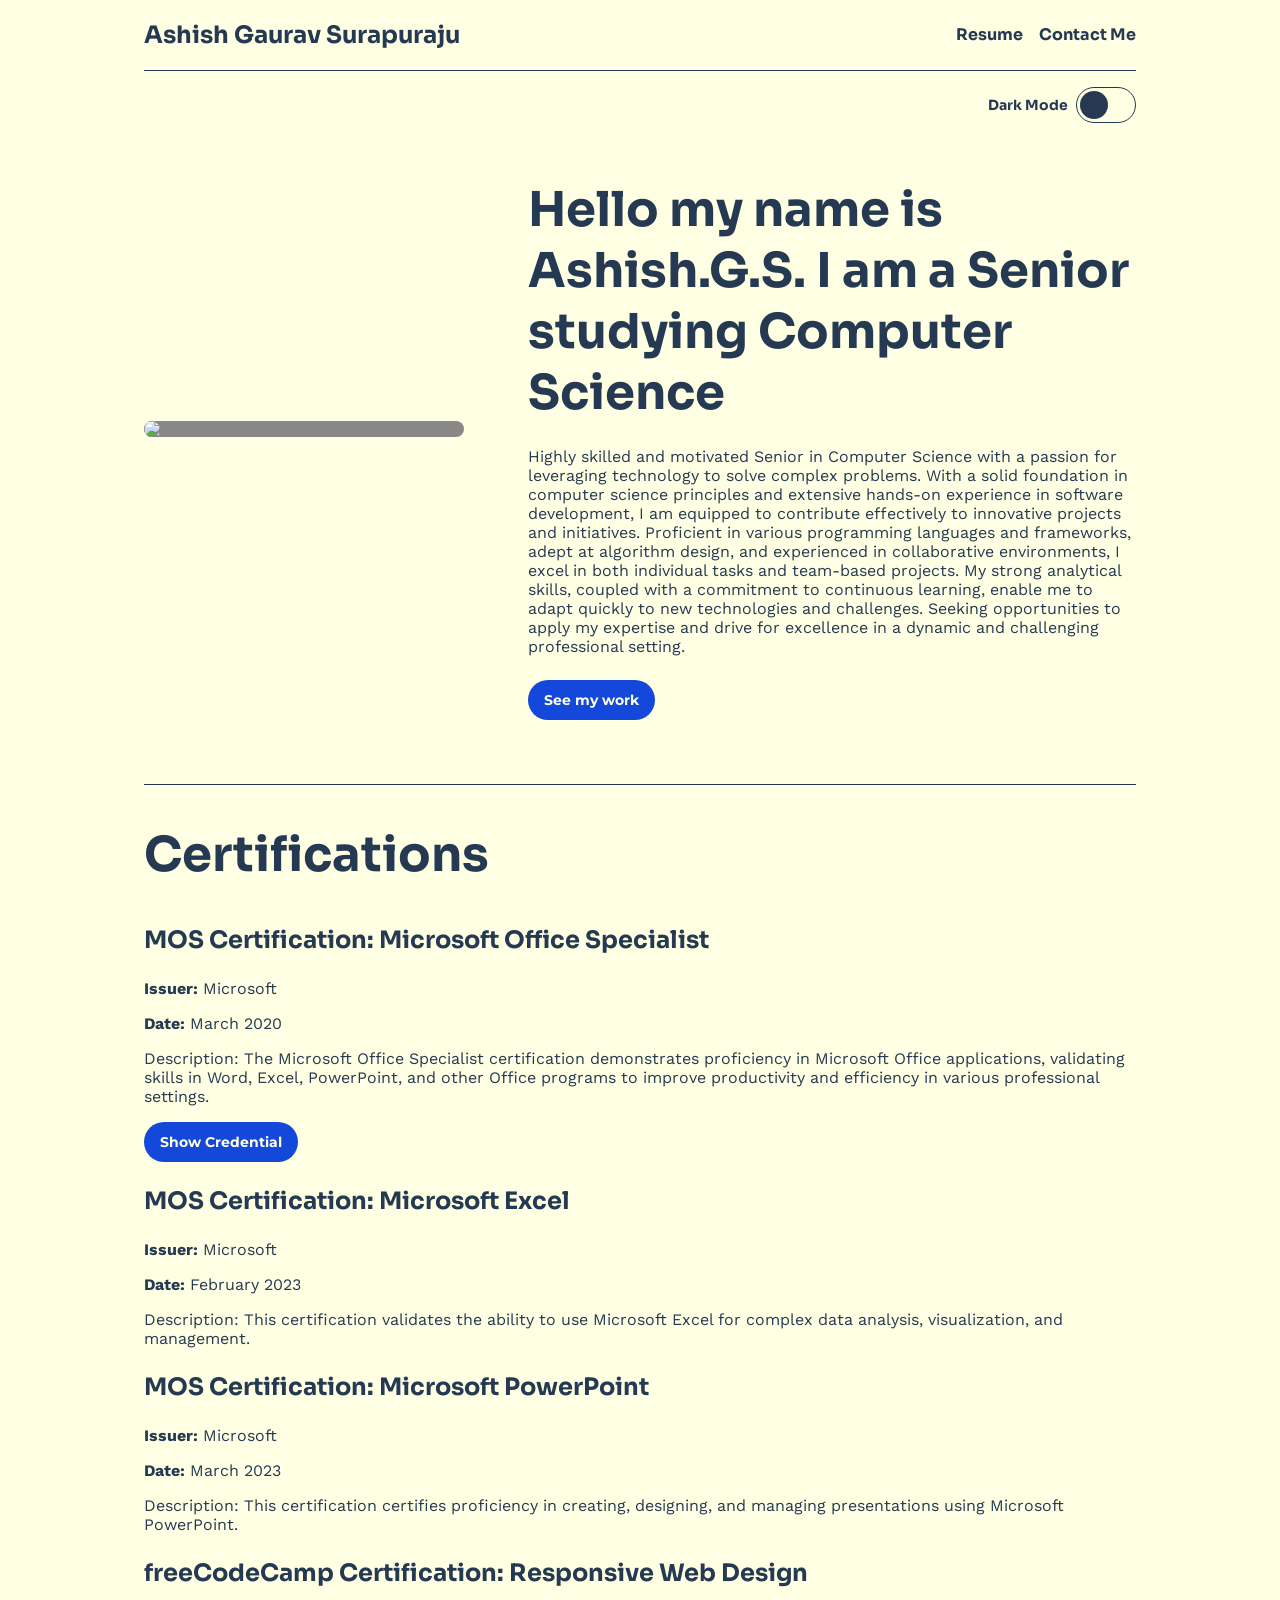
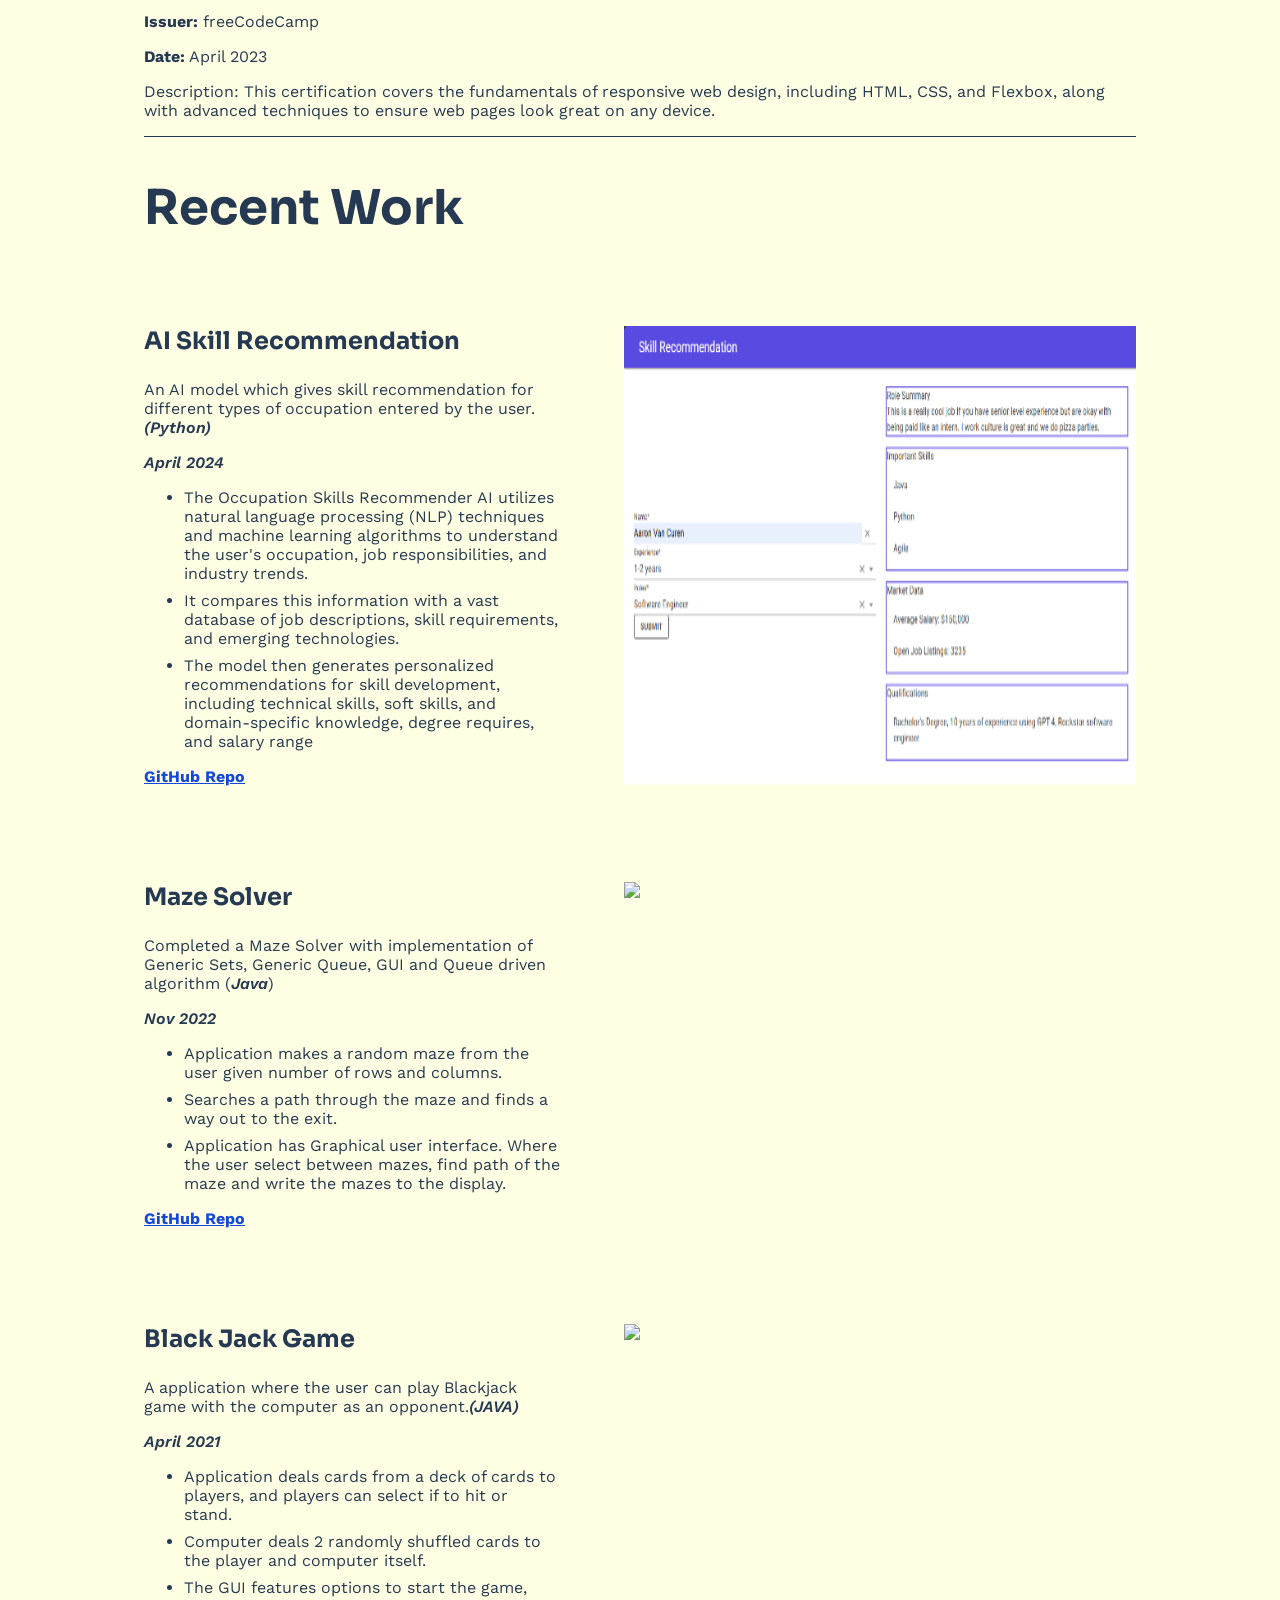
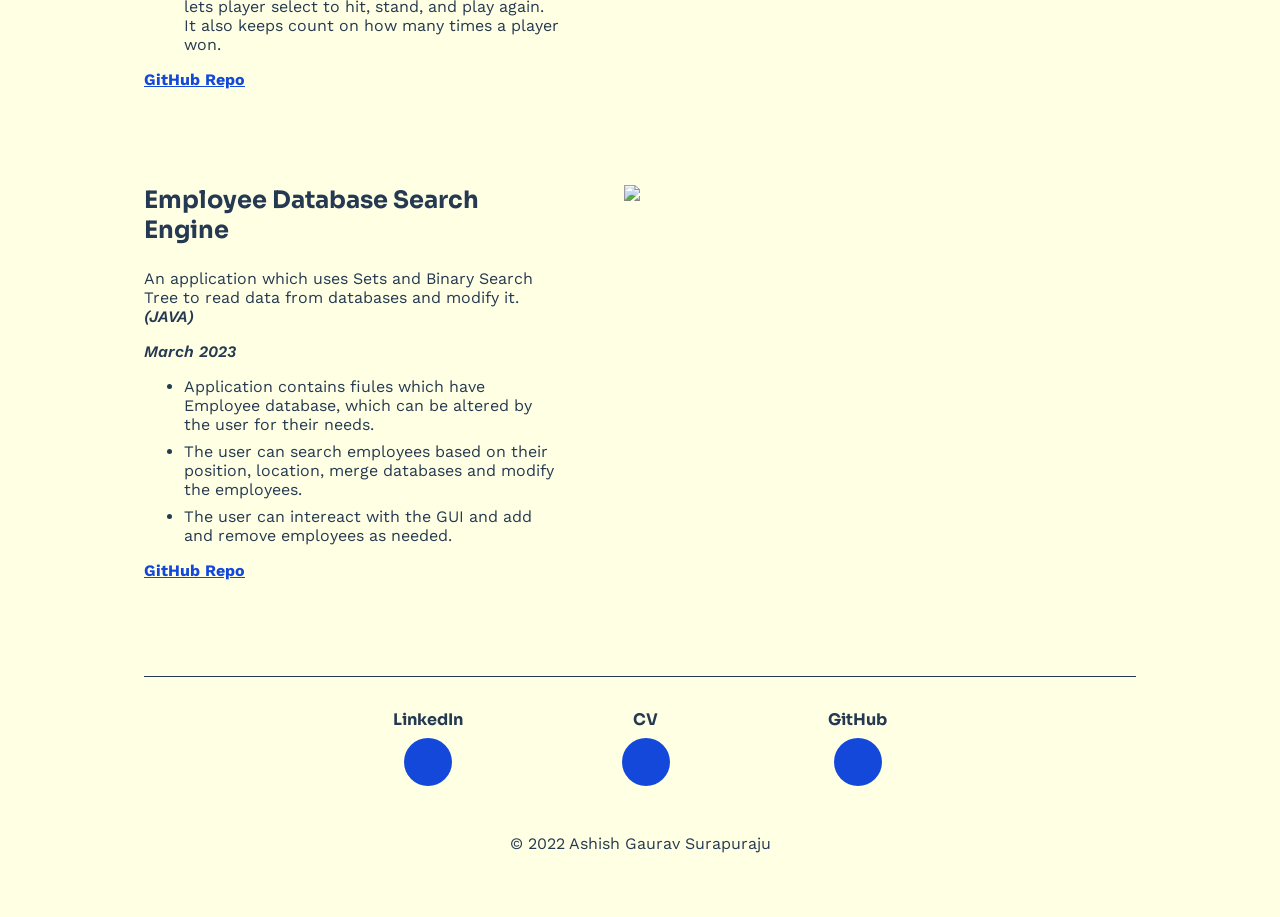
==== index.html @ 7e25bdf8 "Update index.html" ====
<!DOCTYPE html>
<html lang="en-us">
  <head>
    <title>Ashish Gaurav Surapuraju</title>
    <meta name="viewport" content="width=device-width,initial-scale=1" >
    <link rel="stylesheet" href="https://fonts.googleapis.com/css2?family=Montserrat:wght@700&family=Sora:wght@700&family=Work+Sans:ital,wght@0,400;0,700;1,600&display=swap">
    <link rel="stylesheet" href="https://unpkg.com/@fortawesome/fontawesome-free@6.2.0/css/brands.min.css">
    <link rel="stylesheet" href="https://unpkg.com/@fortawesome/fontawesome-free@6.2.0/css/solid.min.css">
    <link rel="stylesheet" href="https://unpkg.com/@fortawesome/fontawesome-free@6.2.0/css/fontawesome.min.css">

    <link rel="stylesheet" href="style.css">
    <link rel="stylesheet" href="toggle-switch.css">
  </head>
  <body>
    <header>
      <nav>
        <h1>Ashish Gaurav Surapuraju</h1>
        <ul>
          <li><a href="https://github.com/Ashish5525/Resume.git" target = "_blank">Resume</a></li>
          <li><a href="mailto: surapurajua@gmail.com">Contact Me</a></li>
        </ul>
      </nav>
      <div class="controls">
        <label class="toggle-switch">
          Dark Mode
          <input type="checkbox" id="dark-mode-toggle">
          <div class="toggle-switch-border">
            <div class="toggle-switch-dot"></div>
          </div>
        </label>
      </div>
    </header>

    <section class="bio">
      <img class="profile-img" src= 'https://i.im.ge/2023/10/06/NGrqzY.96798B27-F809-4A4E-894C-49662ACAFC68.jpg' />
      <div>
        <h2>Hello my name is Ashish.G.S. I am a Senior studying Computer Science</h2>
        <p>Highly skilled and motivated Senior in Computer Science with a passion for leveraging technology to solve complex problems.
          With a solid foundation in computer science principles and extensive hands-on experience in software development, I am equipped to contribute effectively to innovative projects and initiatives. 
          Proficient in various programming languages and frameworks, adept at algorithm design, and experienced in collaborative environments, I excel in both individual tasks and team-based projects. 
          My strong analytical skills, coupled with a commitment to continuous learning, enable me to adapt quickly to new technologies and challenges. 
          Seeking opportunities to apply my expertise and drive for excellence in a dynamic and challenging professional setting.</p>
        <a class="btn" href="https://github.com/Ashish5525?tab=repositories">See my work</a>
      </div>
    </section>

    <section class = "certification">
      <h2>Certifications</h2>
      <div class="MOS Certification">
        <h3>MOS Certification: Microsoft Office Specialist</h3>
        <p><strong>Issuer:</strong> Microsoft</p>
        <p><strong>Date:</strong> March 2020</p>
        <p>Description: The Microsoft Office Specialist certification demonstrates proficiency in Microsoft Office applications, validating skills in Word, Excel, PowerPoint, and other Office programs to improve productivity and efficiency in various professional settings.</p>
        <a class="btn" href="https://www.certiport.com/portal/Pages/PrintTranscriptInfo.aspx?action=Cert&id=249&cvid=nyxUnEoSnpMfAUByx1SSUA==">Show Credential</a>

      </div>
      <div class="certification-item">
        <h3>MOS Certification: Microsoft Excel</h3>
        <p><strong>Issuer:</strong> Microsoft</p>
        <p><strong>Date:</strong> February 2023</p>
        <p>Description: This certification validates the ability to use Microsoft Excel for complex data analysis, visualization, and management.</p>
      </div>
      <div class="certification-item">
        <h3>MOS Certification: Microsoft PowerPoint</h3>
        <p><strong>Issuer:</strong> Microsoft</p>
        <p><strong>Date:</strong> March 2023</p>
        <p>Description: This certification certifies proficiency in creating, designing, and managing presentations using Microsoft PowerPoint.</p>
      </div>
      <div class="certification-item">
        <h3>freeCodeCamp Certification: Responsive Web Design</h3>
        <p><strong>Issuer:</strong> freeCodeCamp</p>
        <p><strong>Date:</strong> April 2023</p>
        <p>Description: This certification covers the fundamentals of responsive web design, including HTML, CSS, and Flexbox, along with advanced techniques to ensure web pages look great on any device.</p>
      </div>
      
    </section>
    
    <section class="recent-work">
      <h2>Recent Work</h2>

      <article>
        <div>
          <h3>AI Skill Recommendation</h3>
          <p>An AI model which gives skill recommendation for different types of occupation entered by the user.<strong>(Python)</strong></p>
          <strong>April 2024</strong>
          <ul>
            <li>The Occupation Skills Recommender AI utilizes natural language processing (NLP) techniques and machine learning algorithms to understand the user's occupation, job responsibilities, and industry trends.</li>
            <li>It compares this information with a vast database of job descriptions, skill requirements, and emerging technologies.</li>
            <li>The model then generates personalized recommendations for skill development, including technical skills, soft skills, and domain-specific knowledge, degree requires, and salary range</li>
          </ul>
          <a href="https://github.com/Ashish5525/AI-Skills-Recommendation.git" target = "_blank">GitHub Repo</a>
        </div>
        <img class='article-img' src='Picture1.png'/>
      </article>


      
      <article>
        <div>
              <h3>Maze Solver</h3>
    <p>Completed a Maze Solver with implementation of Generic Sets, Generic Queue, GUI and Queue driven algorithm (<strong>Java</strong>)</p>
    <strong>Nov 2022</strong>  
    <ul>
      <li> Application makes a random maze from the user given number of rows and columns.</li>
      <li> Searches a path through the maze and finds a way out to the exit.</li>
      <li> Application has Graphical user interface. Where the user select between mazes, find path of the maze and write the mazes to the display.</li>
    </ul>
          <a href="https://github.com/Ashish5525/Maze-solver.git" target = "_blank">GitHub Repo</a>
        </div>
        <img class="article-img" src='https://i.im.ge/2022/11/02/2Vd8sp.Screenshot-2022-10-31-at-11-28-58-AM.png' />
      </article>
      <article>
        <div>
          <h3>Black Jack Game</h3>
          <p>A application where the user can play Blackjack game with the computer as an opponent.<strong>(JAVA)</strong></p>
          <strong>April 2021</strong>
          <ul>
            <li>Application deals cards from a deck of cards to players, and players can select if to hit or stand.</li>
            <li>Computer deals 2 randomly shuffled cards to the player and computer itself.</li>
            <li>The GUI features options to start the game, lets player select to hit, stand, and play again. It also keeps count on how many times a player won.</li>
          </ul>
          <a href="https://github.com/Ashish5525/BlackJack-Game.git" target = "_blank">GitHub Repo</a>
        </div>
        <img class='article-img' src='https://i.im.ge/2022/11/02/2Vs2IT.Screenshot-2022-11-01-at-4-31-23-PM.png'/>
      </article>
      <article>
        <div>
          <h3>Employee Database Search Engine</h3>
          <p>An application which uses Sets and Binary Search Tree to read data from databases and modify it.<strong>(JAVA)</strong></p>
          <strong>March 2023</strong>
          <ul>
            <li>Application contains fiules which have Employee database, which can be altered by the user for their needs.</li>
            <li>The user can search employees based on their position, location, merge databases and modify the employees.</li>
            <li>The user can intereact with the GUI and add and remove employees as needed.</li>
          </ul>
          <a href="https://github.com/Ashish5525/Employee-Database-Search-Engine.git" target = "_blank">GitHub Repo</a>
        </div>
        <img class="article-img" src="https://i.im.ge/2023/07/11/51CnNT.Screenshot-2023-07-10-at-11-33-25-PM.png" />
      </article>
    </section>

    <footer>
      <ul>
        <li>
          <a href="https://www.linkedin.com/in/ashish-gaurav-surapuraju-7310181a4" target = "_blank">
            LinkedIn
            <span class="link-icon">
              <i class="fa-brands fa-linkedin"></i>
            </span>
          </a>
        </li>
        <li>
          <a href="https://github.com/Ashish5525/Resume.git" target = "_blank">
            CV
            <span class="link-icon">
              <i class="fa-solid fa-user"></i>
            </span>
          </a>
        </li>
        <li>
          <a href="https://github.com/Ashish5525?tab=repositories" target = "_blank">
            GitHub
            <span class="link-icon">
              <i class="fa-brands fa-github"></i>
            </span>
          </a>
        </li>
      </ul>
      <p class="copywright">© 2022 Ashish Gaurav Surapuraju</p>
    </footer>
    <script src="script.js"></script>
  </body>
</html>
---- style.css ----
body {
    color: var(--primary);
    font-size: 16px;
    font-family: "Work Sans", sans-serif;
    margin: 0 auto;
    padding: 0 1rem;
    background: var(--background);
    max-width: 1024px;
    box-sizing: border-box;
    transition: color 0.5s;
    transition: background 0.5s;
  
    --dark-background: #253a52;
    --dark-primary: #FFFFE3;
    --dark-link: #A9FE75;
  
    --light-background: #ffffe3;
    --light-primary: #253a52;
    --light-link: #1348da;
  
    --background: var(--light-background);
    --primary: var(--light-primary);
    --link: var(--light-link);
  }
  
  a {
    color: var(--link);
  }
  
  h1,
  h2,
  h3 {
    font-family: "Sora", sans-serif;
    font-weight: 700;
  }
  
  h1 {
    font-size: 1.5rem;
  }
  
  h2 {
    font-size: 3rem;
  }
  
  h3 {
    font-size: 1.5rem;
  }
  
  /* separator bars */
  nav,
  section {
    border-block-end: 1px solid var(--primary);
  }
  
  header nav {
    display: flex;
    justify-content: space-between;
  }
  
  header nav ul {
    padding: 0;
    display: flex;
    align-items: center;
  }
  
  header nav li {
    display: inline;
    margin-inline-start: 1rem;
    font-family: "Sora", sans-serif;
    font-weight: 700;
  }
  
  header nav li a {
    text-decoration: none;
    color: var(--primary);
  }
  
  /* container for dark-mode toggle */
  header .controls {
    display: flex;
    justify-content: end;
    padding: 1rem 0;
  }
  
  .bio {
    display: flex;
    align-items: center;
    padding-block-end: 4rem;
  }
  
  .bio .profile-img {
    margin-inline-end: 4rem;
    width: 320px;
    min-width: 320px;
    background: #888;
    border-radius: 160px;
  }
  
  @media (max-width: 1024px) {
    .bio {
      flex-direction: column;
    }
    .bio .profile-img {
      margin-inline-end: 0;
    }
  }
  
  .bio h2 {
    margin-block-end: 0;
  }
  
  .bio p {
    margin: 1.5rem 0;
  }
  
  a.btn {
    display: inline-flex;
    align-items: center;
    background: var(--link);
    color: var(--background);
    text-decoration: none;
    padding: 0 1rem;
    height: 2.5rem;
    border-radius: 1.25rem;
    font-family: "Montserrat", sans-serif;
    font-weight: 700;
    font-size: 0.875rem;
  }
  
  .recent-work {
    padding-block-end: 3rem;
  }
  
  article {
    display: flex;
    padding: 3rem 0;
  }
  
  article strong {
    font-style: italic;
    font-weight: 600;
  }
  
  article h3 {
    margin-block-start: 0;
  }
  
  article a {
    font-weight: 700;
    padding: 2rem 0;
  }
  
  article li {
    margin-block-end: 0.5rem;
  }
  
  article .article-img {
    width: 512px;
    min-width: 512px;
    margin-inline-start: 4rem;
  }
  
  @media (max-width: 1024px) {
    article {
      flex-direction: column;
    }
    article .article-img {
      width: 100%;
      min-width: 100%;
      margin-inline-start: 0;
      margin-block-start: 2rem;
    }
  }
  
  footer {
    padding: 1rem 0;
    text-align: center;
  }
  
  footer ul {
    padding: 0;
    width: 100%;
    display: flex;
    justify-content: center;
  }
  
  footer ul li {
    display: inline;
    margin: 0 8%;
  }
  
  footer a {
    display: inline-flex;
    flex-direction: column;
    color: var(--primary);
    text-decoration: none;
    font-family: "Sora", sans-serif;
    font-weight: 700;
    align-items: center;
  }
  
  footer .copywright {
    margin: 3rem 0;
  }
  
  footer .link-icon {
    margin-block-start: 0.5rem;
    background: var(--link);
    color: var(--background);
    width: 3rem;
    height: 3rem;
    border-radius: 1.5rem;
    display: flex;
    justify-content: center;
    align-items: center;
    font-size: 1.5rem;
  }
---- toggle-switch.css ----
.toggle-switch {
    display: inline-flex;
    align-items: center;
    font-family: 'Sora', sans-serif;
    font-weight: 700;
    font-size: .875rem;
    cursor: pointer;
  }
  
  .toggle-switch-border {
    display: inline-flex;
    align-items: center;
    width: 60px;
    height: 36px;
    border: 1px solid var(--primary); 
    border-radius: 20px;
    box-sizing: border-box;
    margin-inline-start: 8px;
  }
  
  .toggle-switch input {
    display: none;
  }
  
  .toggle-switch-dot {
    width: 28px;
    height: 28px;
    border-radius: 50%;
    background: var(--primary);
    transform: translate3d(3px, 0, 0);
    transition: transform .1s ease-in-out;
  }
  
  .toggle-switch input:checked + * .toggle-switch-dot {
    transform: translate3d(26px, 0, 0);
  }
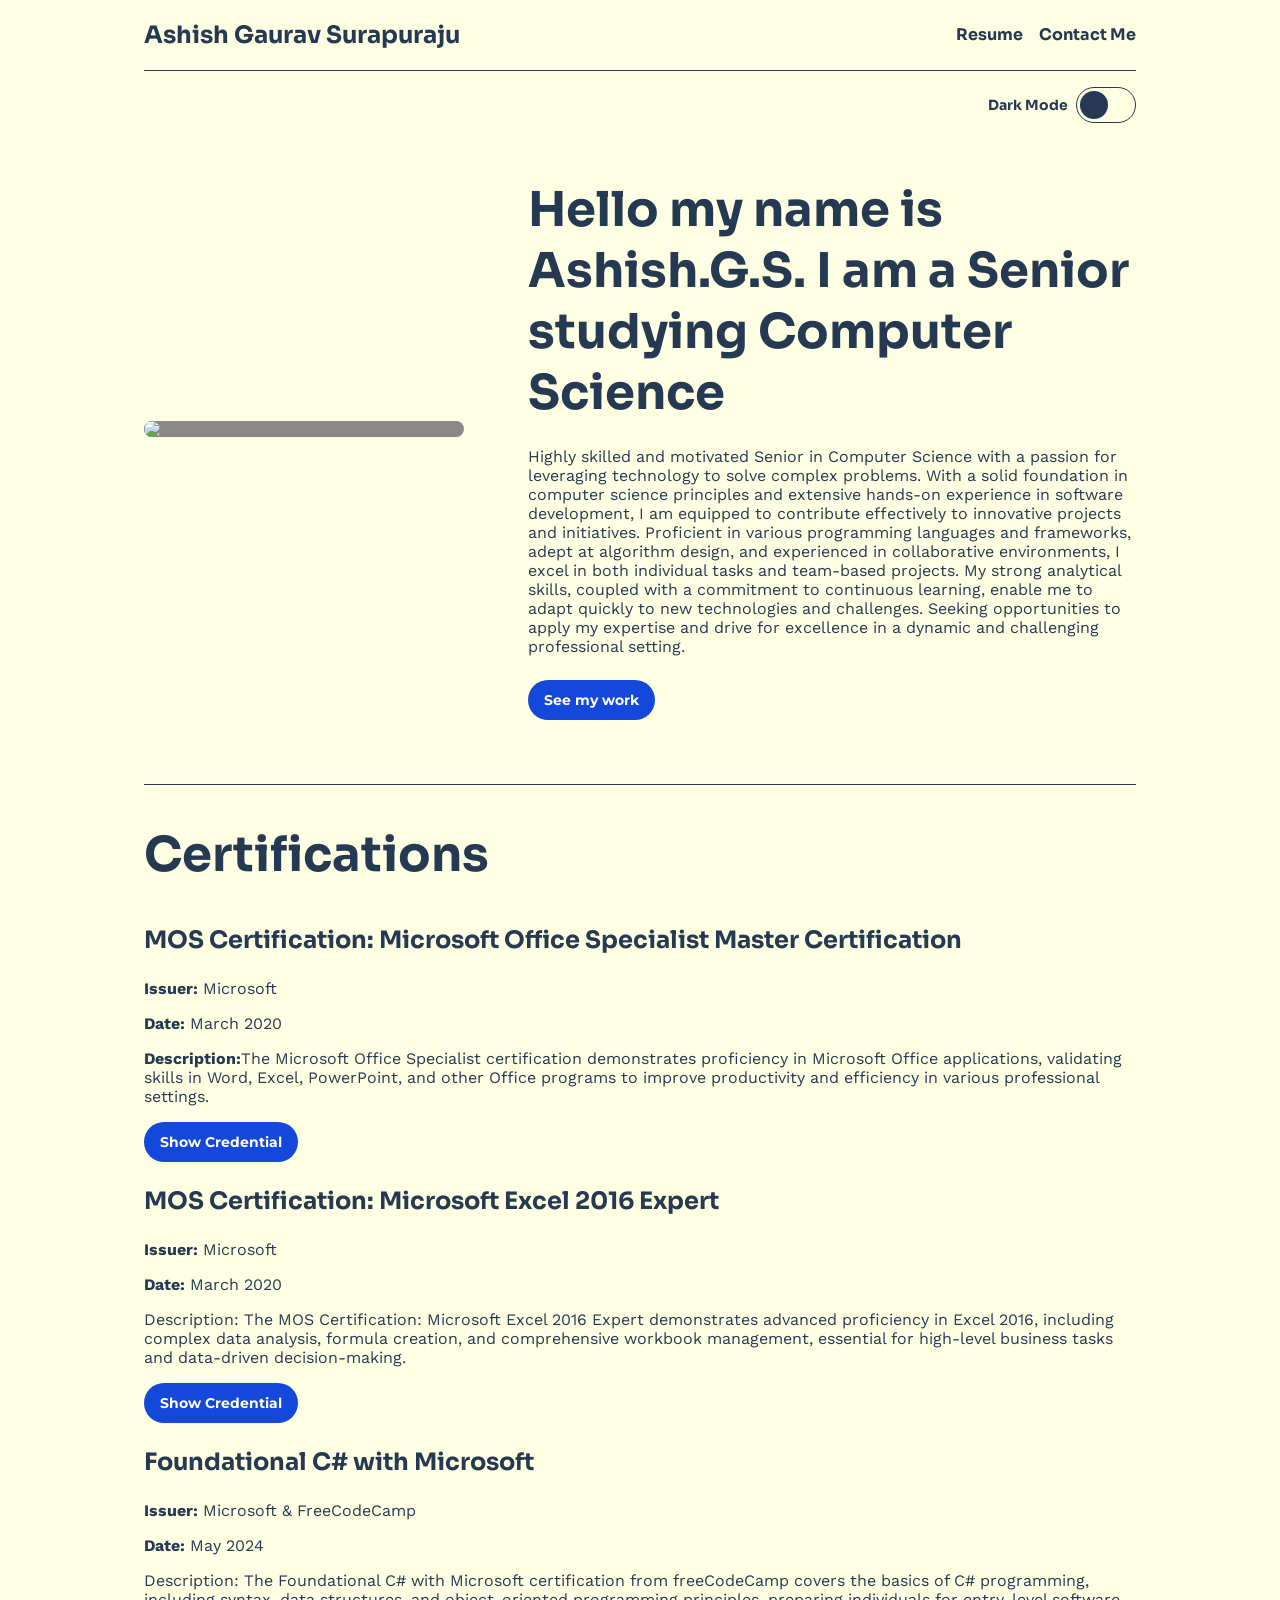
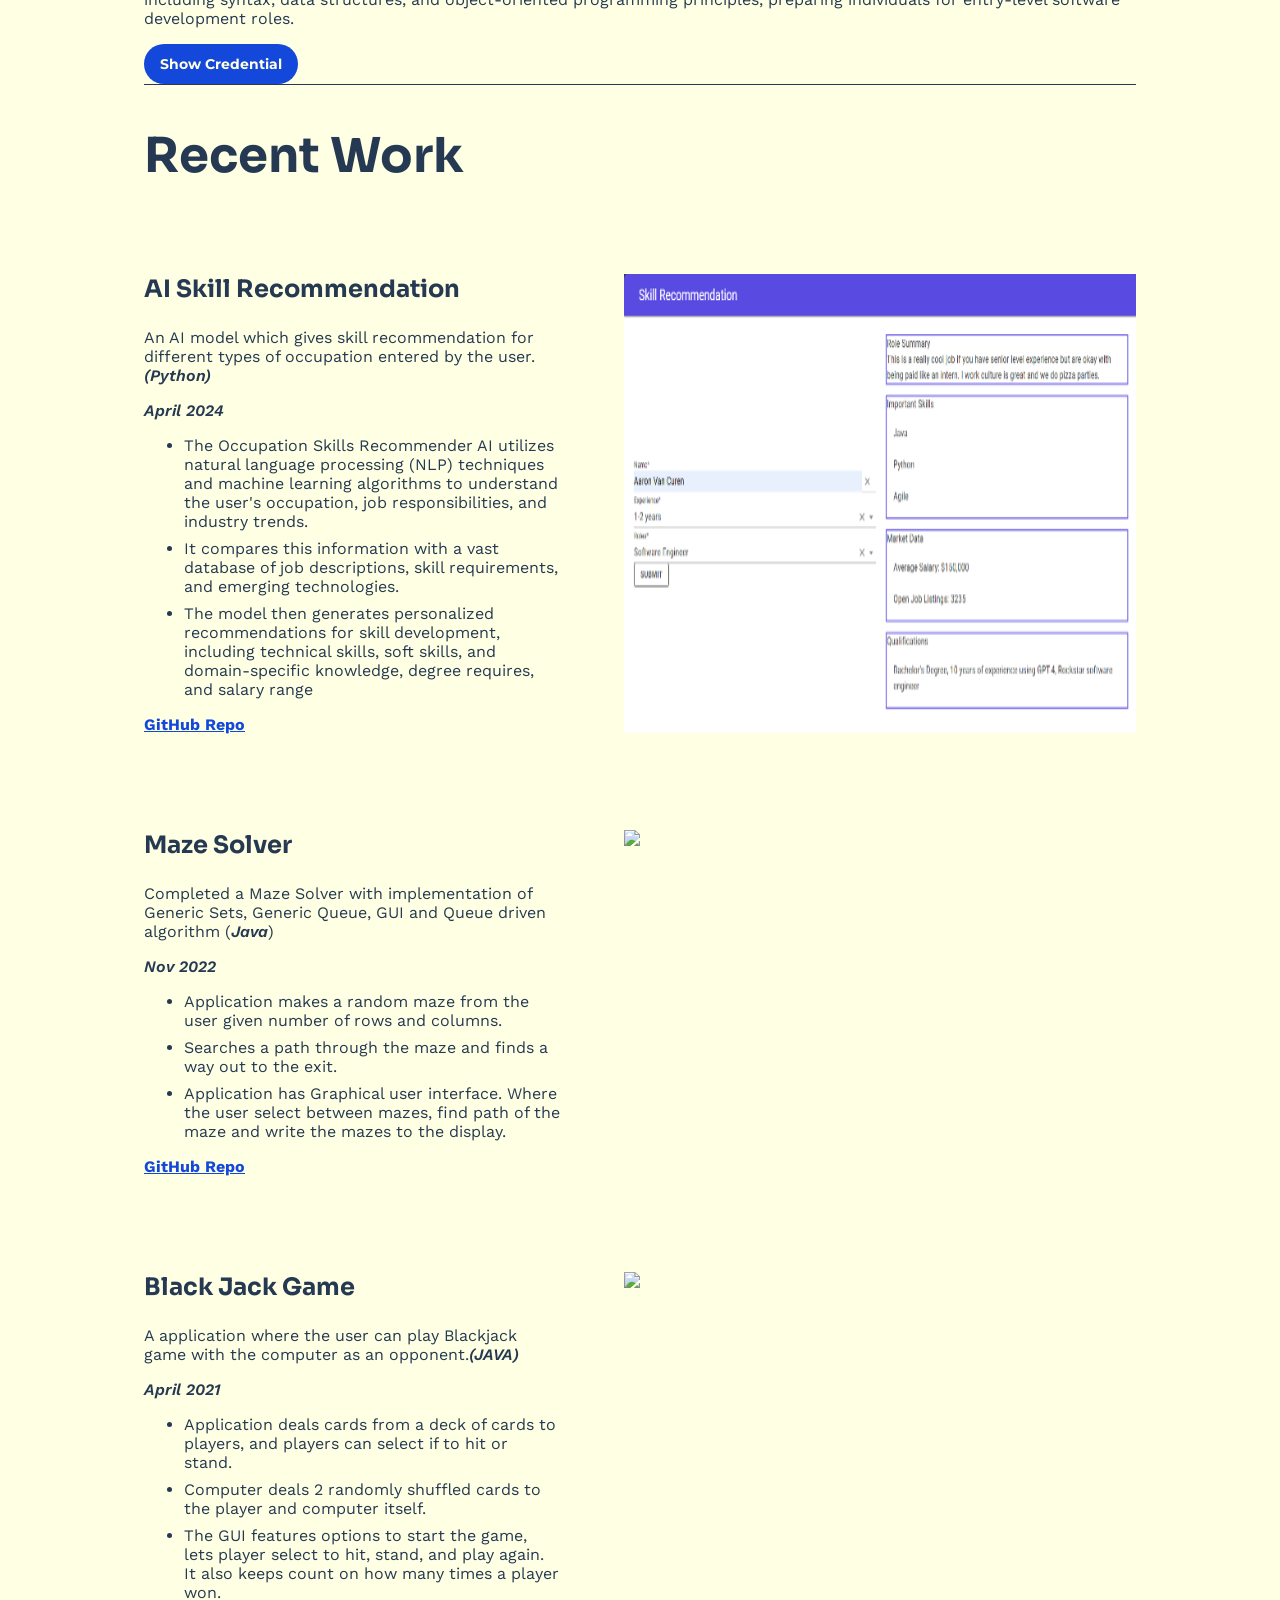
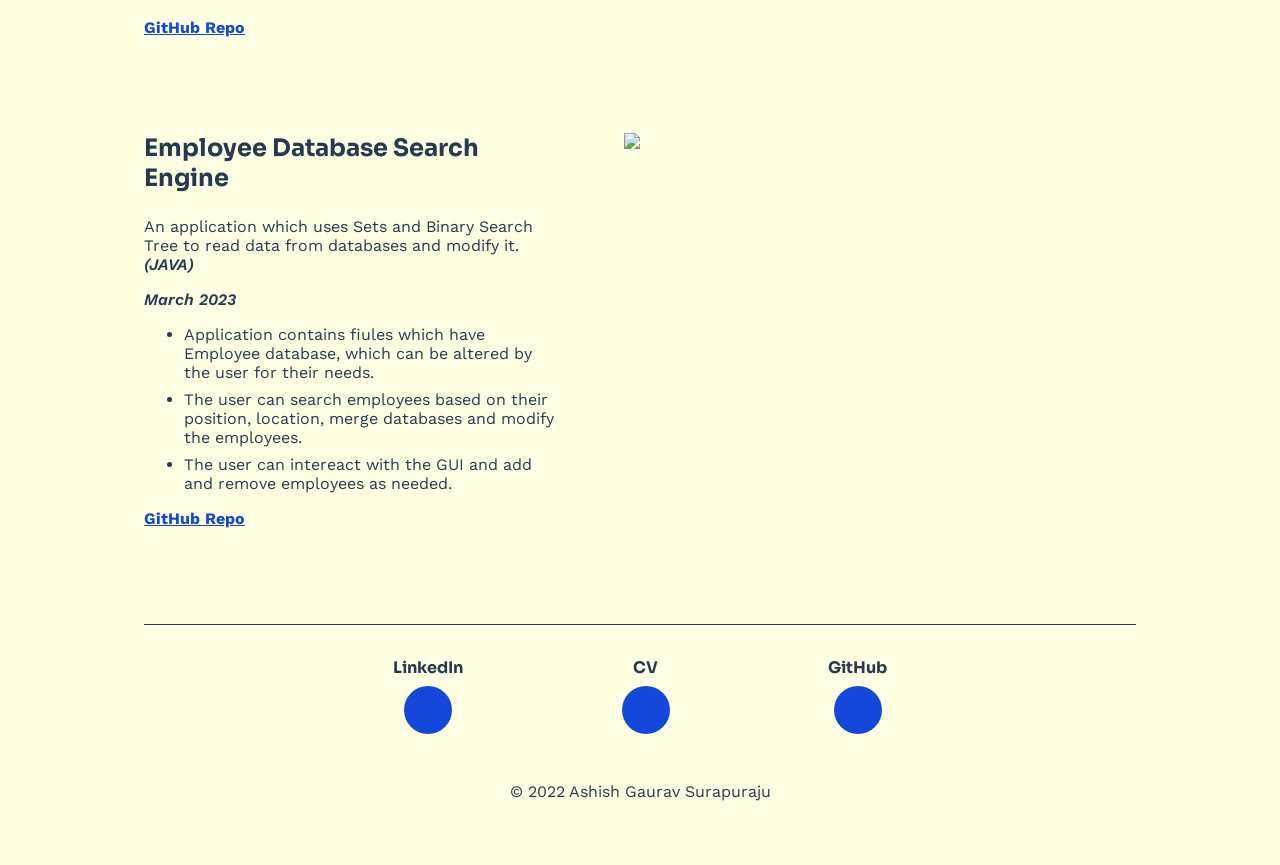
==== commit 77e8242b: "Update index.html" ====
--- a/index.html
+++ b/index.html
@@ -47,32 +47,28 @@
     <section class = "certification">
       <h2>Certifications</h2>
       <div class="MOS Certification">
-        <h3>MOS Certification: Microsoft Office Specialist</h3>
+        <h3>MOS Certification: Microsoft Office Specialist Master Certification</h3>
         <p><strong>Issuer:</strong> Microsoft</p>
         <p><strong>Date:</strong> March 2020</p>
-        <p>Description: The Microsoft Office Specialist certification demonstrates proficiency in Microsoft Office applications, validating skills in Word, Excel, PowerPoint, and other Office programs to improve productivity and efficiency in various professional settings.</p>
-        <a class="btn" href="https://www.certiport.com/portal/Pages/PrintTranscriptInfo.aspx?action=Cert&id=249&cvid=nyxUnEoSnpMfAUByx1SSUA==">Show Credential</a>
+        <p><strong>Description:</strong>The Microsoft Office Specialist certification demonstrates proficiency in Microsoft Office applications, validating skills in Word, Excel, PowerPoint, and other Office programs to improve productivity and efficiency in various professional settings.</p>
+        <a class="btn" href="https://www.certiport.com/portal/Pages/PrintTranscriptInfo.aspx?action=Cert&id=249&cvid=nyxUnEoSnpMfAUByx1SSUA==" target = "_blank">Show Credential</a>
 
       </div>
-      <div class="certification-item">
-        <h3>MOS Certification: Microsoft Excel</h3>
+      <div class="ExcelCertification">
+        <h3>MOS Certification: Microsoft Excel 2016 Expert</h3>
         <p><strong>Issuer:</strong> Microsoft</p>
-        <p><strong>Date:</strong> February 2023</p>
-        <p>Description: This certification validates the ability to use Microsoft Excel for complex data analysis, visualization, and management.</p>
+        <p><strong>Date:</strong> March 2020</p>
+        <p>Description: The MOS Certification: Microsoft Excel 2016 Expert demonstrates advanced proficiency in Excel 2016, including complex data analysis, formula creation, and comprehensive workbook management, essential for high-level business tasks and data-driven decision-making.</p>
+        <a class="btn" href="https://www.certiport.com/portal/Pages/PrintTranscriptInfo.aspx?action=Cert&id=249&cvid=nyxUnEoSnpMfAUByx1SSUA==" target = "_blank">Show Credential</a>
+
       </div>
-      <div class="certification-item">
-        <h3>MOS Certification: Microsoft PowerPoint</h3>
-        <p><strong>Issuer:</strong> Microsoft</p>
-        <p><strong>Date:</strong> March 2023</p>
-        <p>Description: This certification certifies proficiency in creating, designing, and managing presentations using Microsoft PowerPoint.</p>
-      </div>
-      <div class="certification-item">
-        <h3>freeCodeCamp Certification: Responsive Web Design</h3>
-        <p><strong>Issuer:</strong> freeCodeCamp</p>
-        <p><strong>Date:</strong> April 2023</p>
-        <p>Description: This certification covers the fundamentals of responsive web design, including HTML, CSS, and Flexbox, along with advanced techniques to ensure web pages look great on any device.</p>
-      </div>
-      
+      <div class="freeCodeAcademy">
+        <h3>Foundational C# with Microsoft</h3>
+        <p><strong>Issuer:</strong> Microsoft & FreeCodeCamp</p>
+        <p><strong>Date:</strong> May 2024</p>
+        <p>Description: The Foundational C# with Microsoft certification from freeCodeCamp covers the basics of C# programming, including syntax, data structures, and object-oriented programming principles, preparing individuals for entry-level software development roles.</p>
+        <a class="btn" href="https://www.freecodecamp.org/certification/Ashish5525/foundational-c-sharp-with-microsoft" target = "_blank">Show Credential</a>
+      </div>      
     </section>
     
     <section class="recent-work">
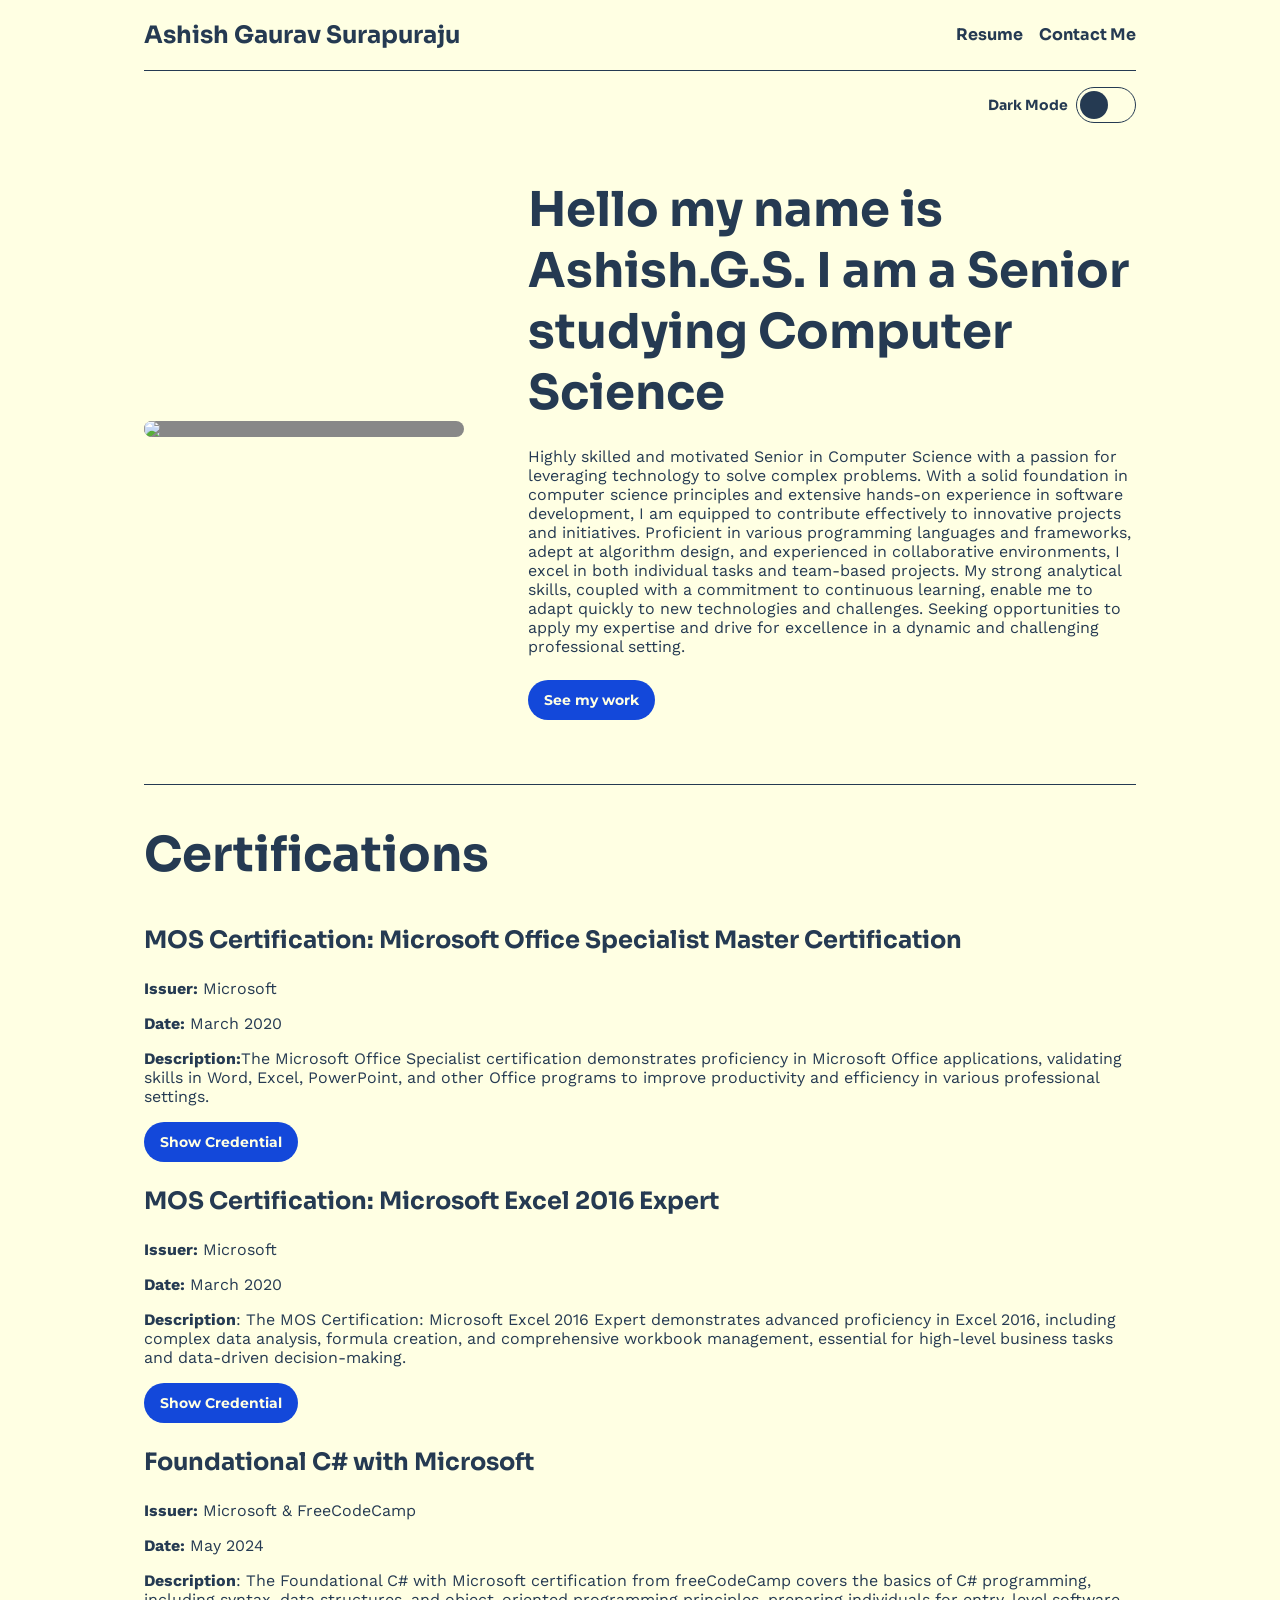
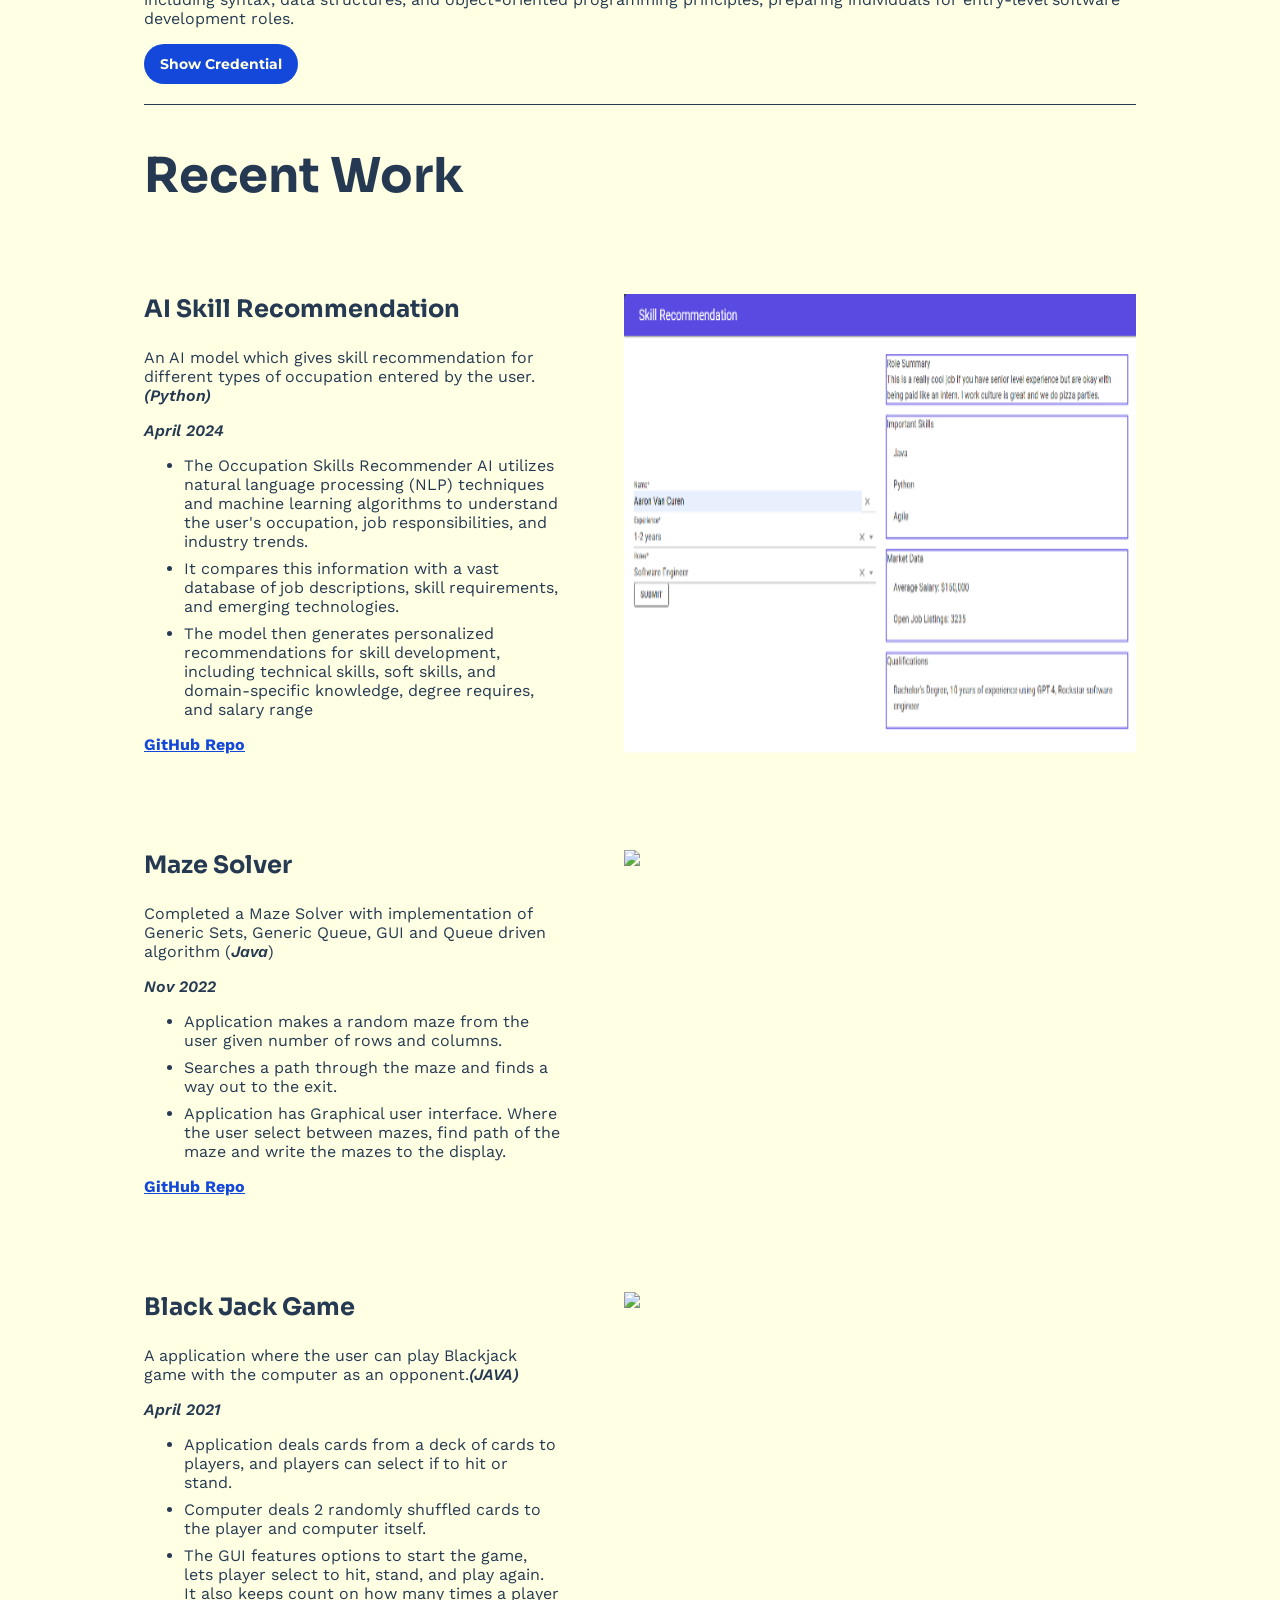
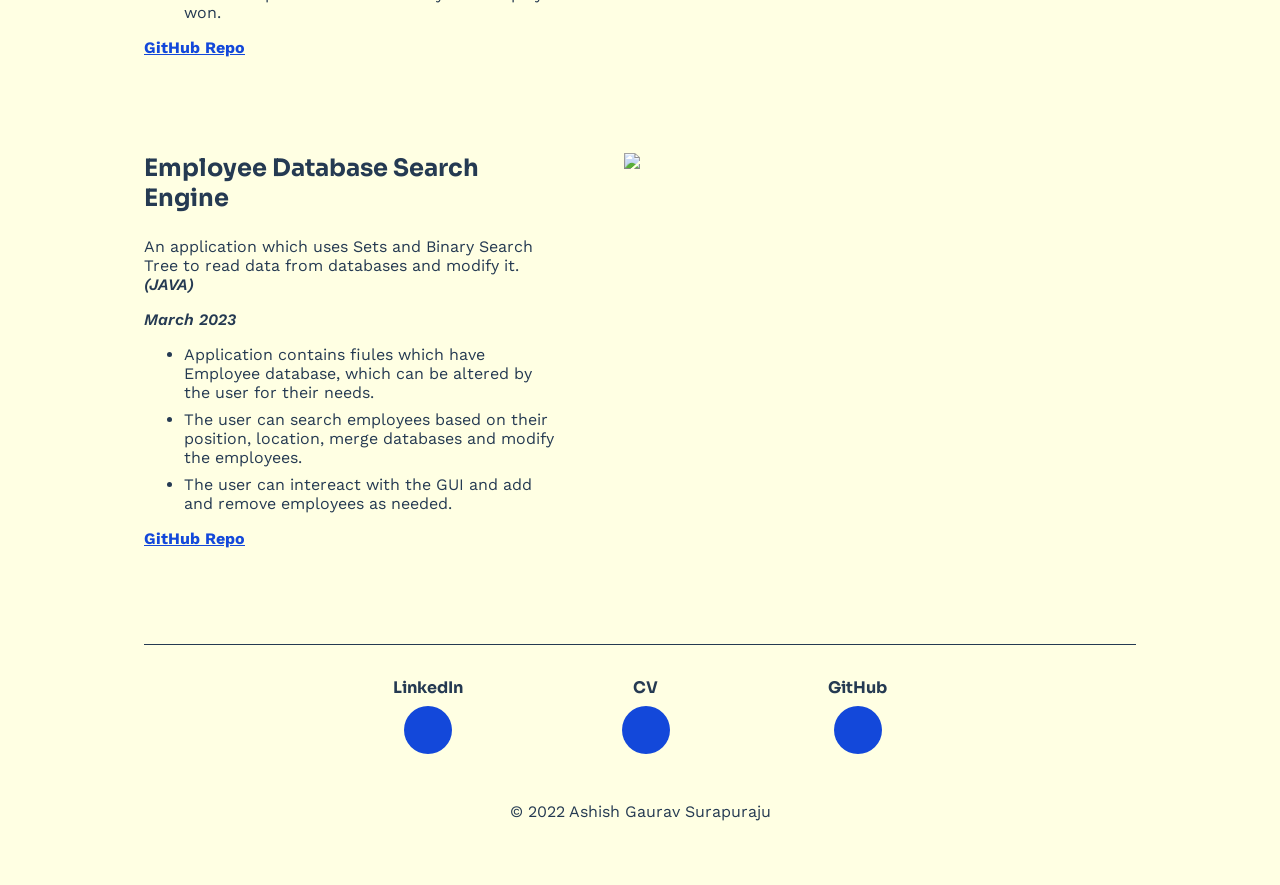
==== commit 1646969a: "Update index.html" ====
--- a/index.html
+++ b/index.html
@@ -58,7 +58,7 @@
         <h3>MOS Certification: Microsoft Excel 2016 Expert</h3>
         <p><strong>Issuer:</strong> Microsoft</p>
         <p><strong>Date:</strong> March 2020</p>
-        <p>Description: The MOS Certification: Microsoft Excel 2016 Expert demonstrates advanced proficiency in Excel 2016, including complex data analysis, formula creation, and comprehensive workbook management, essential for high-level business tasks and data-driven decision-making.</p>
+        <p><strong>Description</strong>: The MOS Certification: Microsoft Excel 2016 Expert demonstrates advanced proficiency in Excel 2016, including complex data analysis, formula creation, and comprehensive workbook management, essential for high-level business tasks and data-driven decision-making.</p>
         <a class="btn" href="https://www.certiport.com/portal/Pages/PrintTranscriptInfo.aspx?action=Cert&id=249&cvid=nyxUnEoSnpMfAUByx1SSUA==" target = "_blank">Show Credential</a>
 
       </div>
@@ -66,9 +66,10 @@
         <h3>Foundational C# with Microsoft</h3>
         <p><strong>Issuer:</strong> Microsoft & FreeCodeCamp</p>
         <p><strong>Date:</strong> May 2024</p>
-        <p>Description: The Foundational C# with Microsoft certification from freeCodeCamp covers the basics of C# programming, including syntax, data structures, and object-oriented programming principles, preparing individuals for entry-level software development roles.</p>
+        <p><strong>Description</strong>: The Foundational C# with Microsoft certification from freeCodeCamp covers the basics of C# programming, including syntax, data structures, and object-oriented programming principles, preparing individuals for entry-level software development roles.</p>
         <a class="btn" href="https://www.freecodecamp.org/certification/Ashish5525/foundational-c-sharp-with-microsoft" target = "_blank">Show Credential</a>
       </div>      
+      
     </section>
     
     <section class="recent-work">
--- a/style.css
+++ b/style.css
@@ -51,6 +51,10 @@
   section {
     border-block-end: 1px solid var(--primary);
   }
+
+  .certification div {
+  margin-bottom: 20px; /* Adjust the value as needed */
+  }
   
   header nav {
     display: flex;
@@ -215,4 +219,4 @@
     align-items: center;
     font-size: 1.5rem;
   }
-  +  
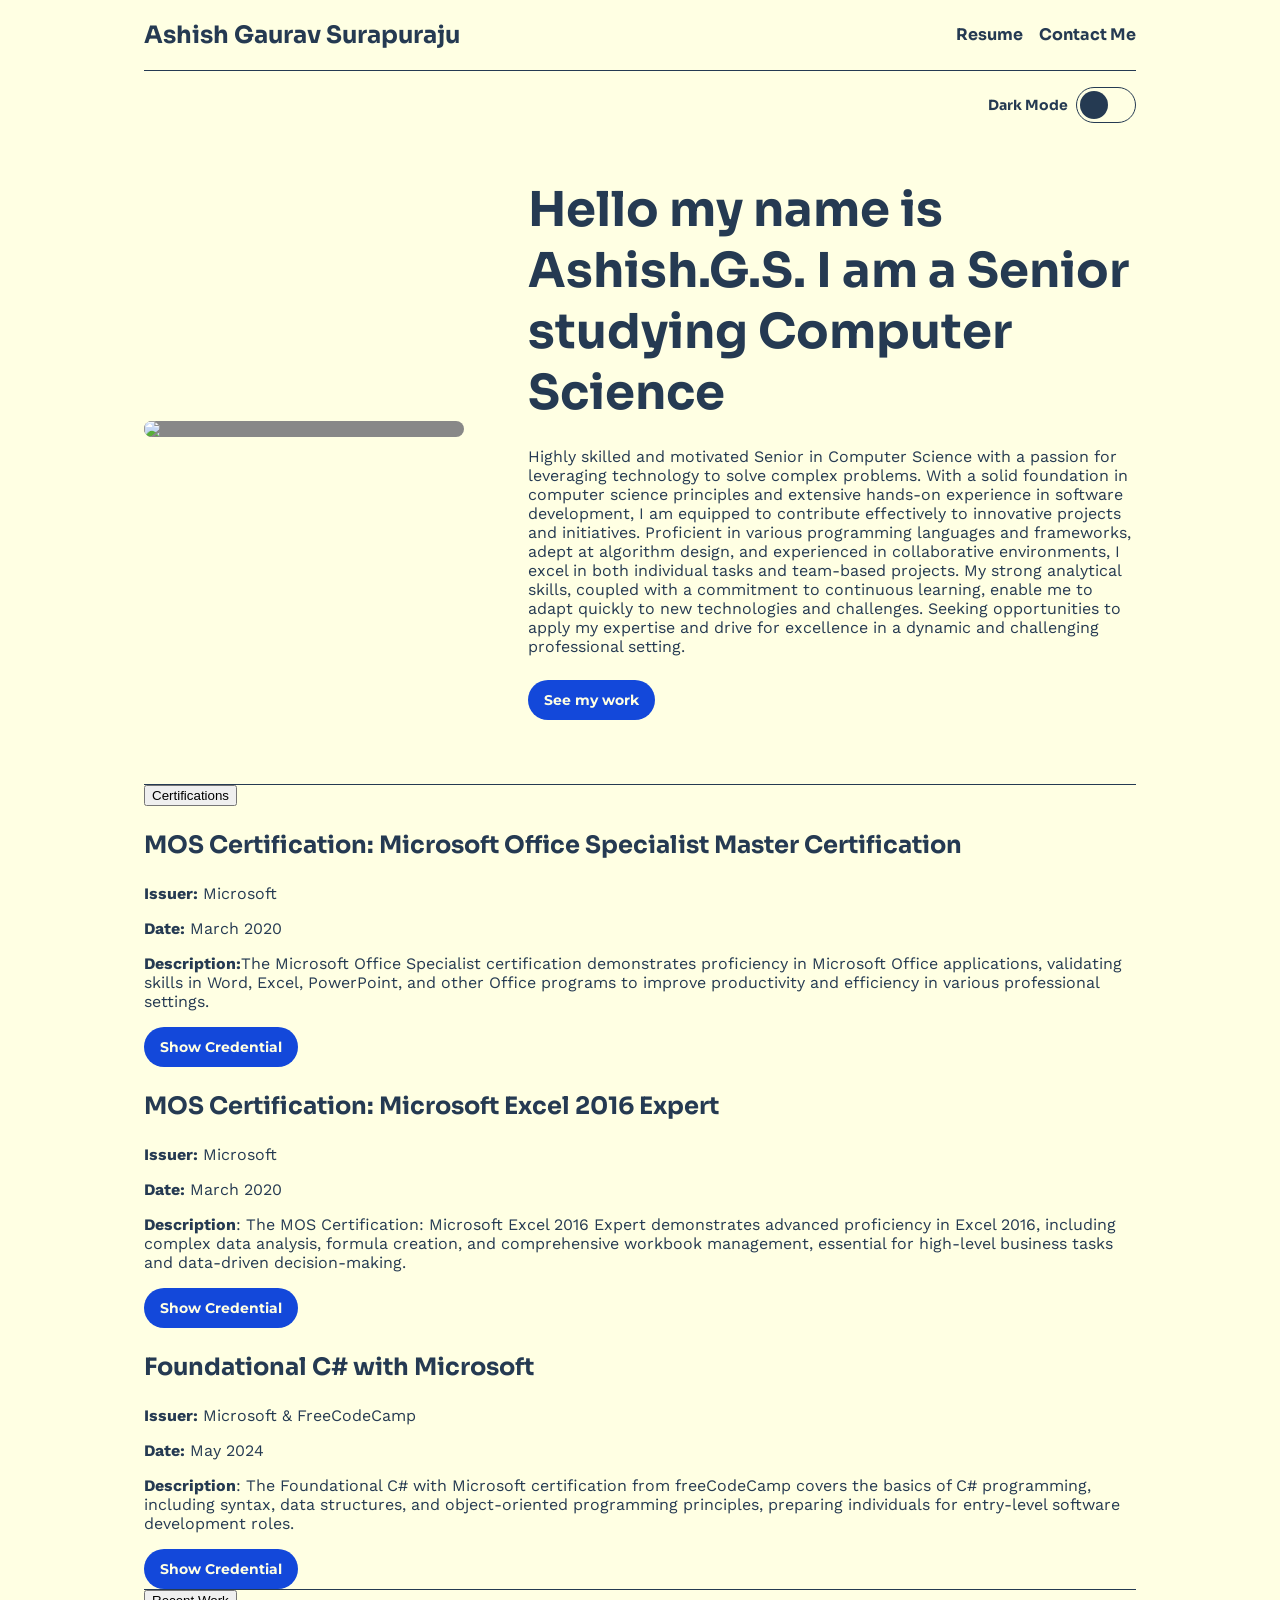
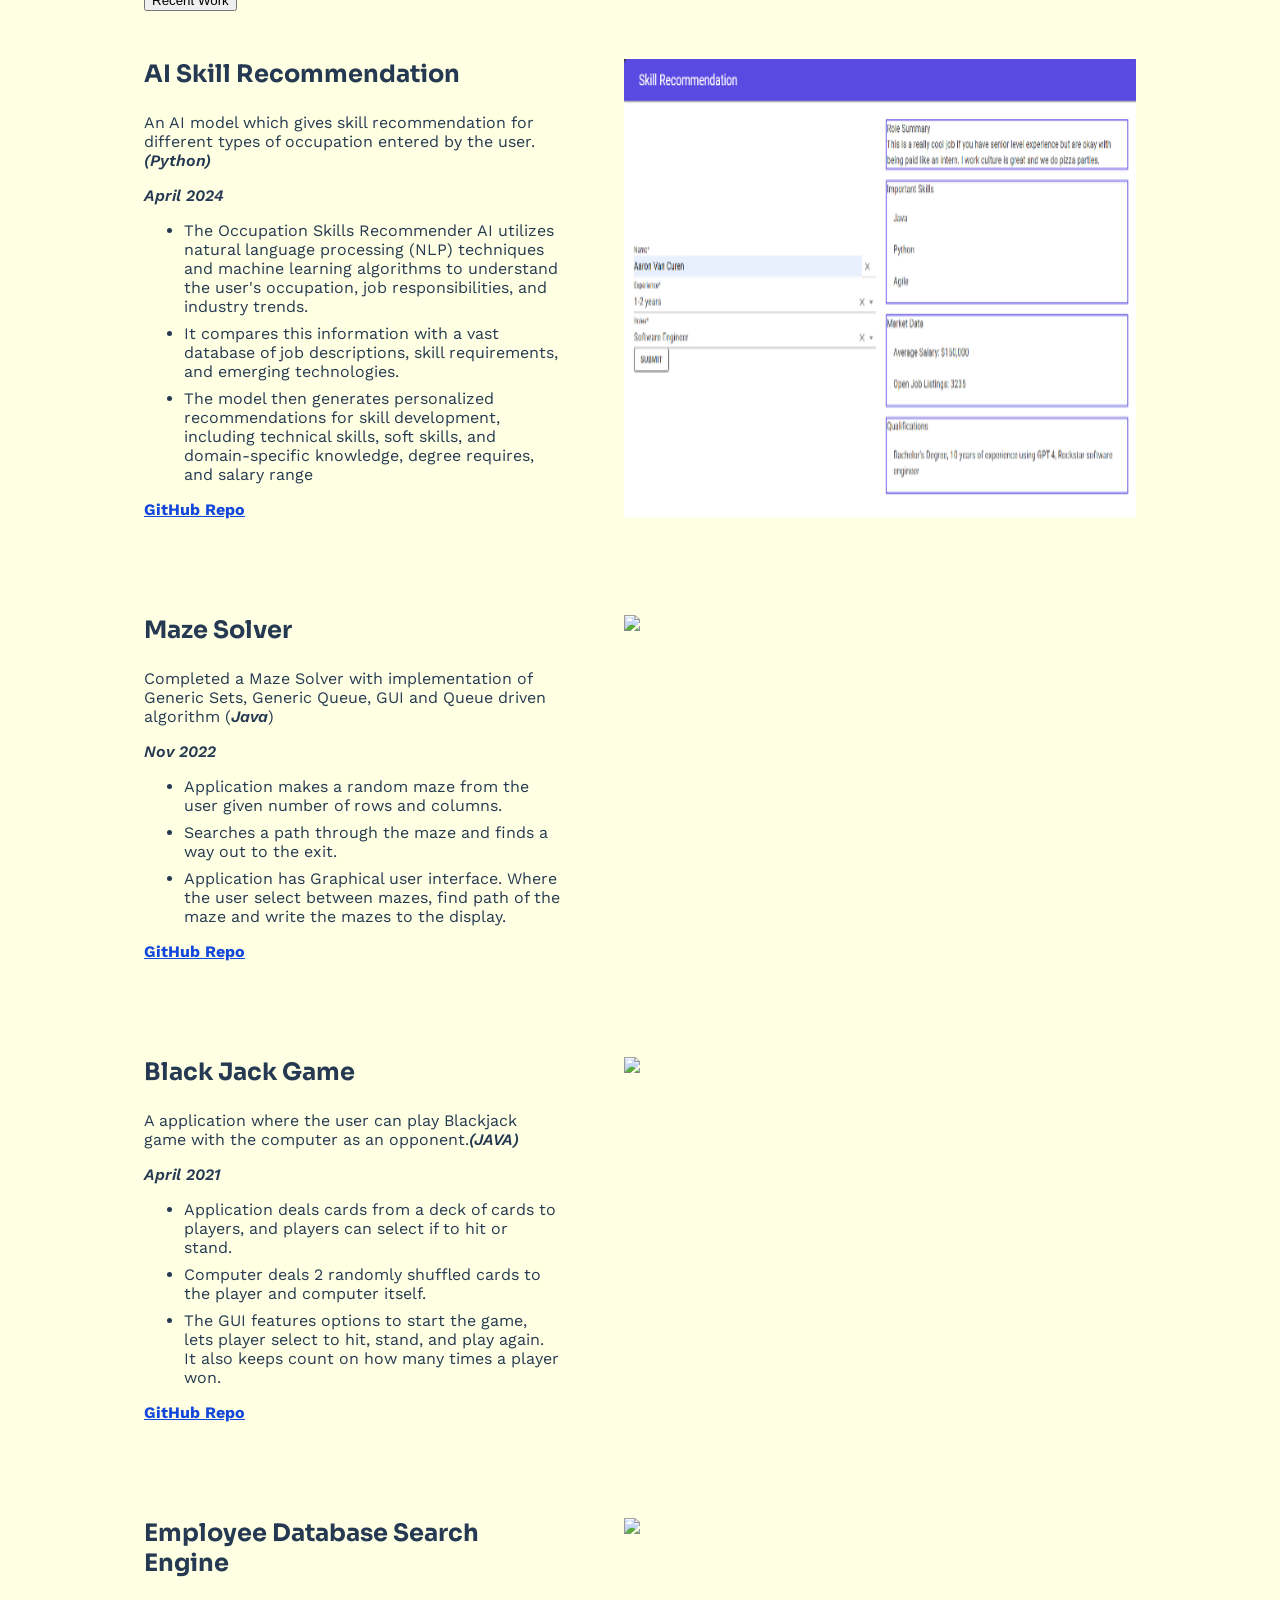
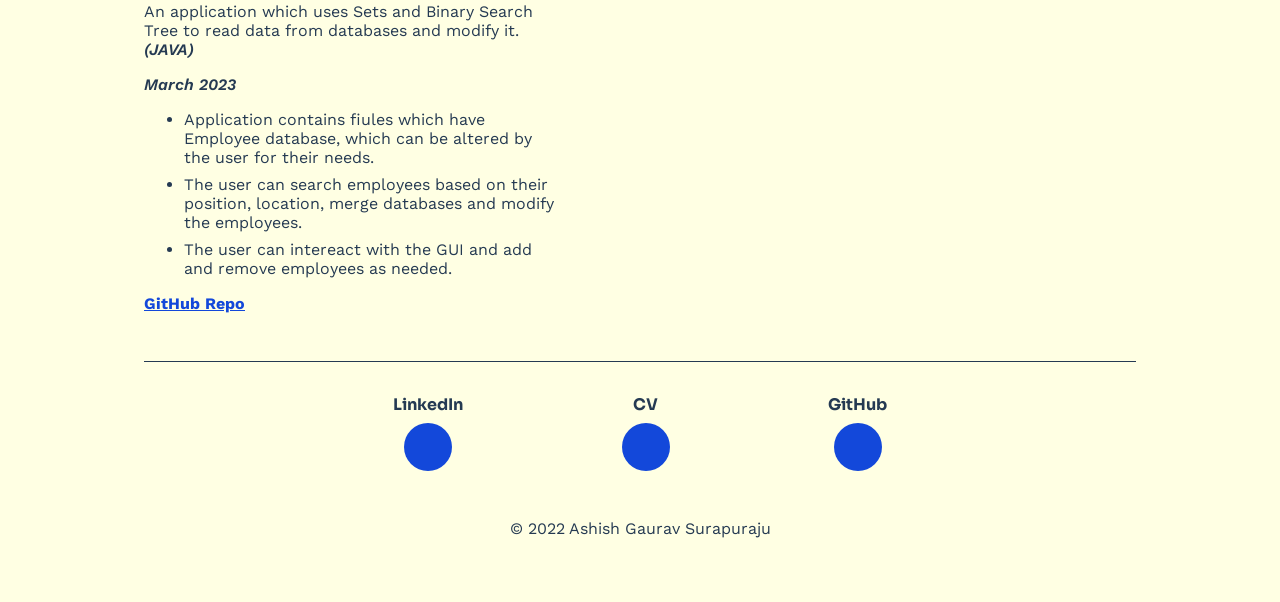
==== commit c63e7c4f: "Adding dropdown index.html" ====
--- a/index.html
+++ b/index.html
@@ -44,8 +44,11 @@
       </div>
     </section>
 
-    <section class = "certification">
-      <h2>Certifications</h2>
+   <!-- <section class = "certification"> -->
+   <!--  <h2>Certifications</h2> -->
+  <section class = "dropdown">
+    <button class="dropdown-btn">Certifications <i class="fa-solid fa-chevron-down"></i></button>
+    <div class="dropdown-content">
       <div class="MOS Certification">
         <h3>MOS Certification: Microsoft Office Specialist Master Certification</h3>
         <p><strong>Issuer:</strong> Microsoft</p>
@@ -68,13 +71,17 @@
         <p><strong>Date:</strong> May 2024</p>
         <p><strong>Description</strong>: The Foundational C# with Microsoft certification from freeCodeCamp covers the basics of C# programming, including syntax, data structures, and object-oriented programming principles, preparing individuals for entry-level software development roles.</p>
         <a class="btn" href="https://www.freecodecamp.org/certification/Ashish5525/foundational-c-sharp-with-microsoft" target = "_blank">Show Credential</a>
-      </div>      
-      
-    </section>
+      </div>
+    </div>
+  </section>
     
-    <section class="recent-work">
-      <h2>Recent Work</h2>
-
+   <!-- <section class="recent-work"> -->
+    
+   <!--   <h2>Recent Work</h2> -->
+    
+  <section class="dropdown">
+    <button class="dropdown-btn">Recent Work <i class="fa-solid fa-chevron-down"></i></button>
+    <div class="dropdown-content">
       <article>
         <div>
           <h3>AI Skill Recommendation</h3>
@@ -134,7 +141,8 @@
         </div>
         <img class="article-img" src="https://i.im.ge/2023/07/11/51CnNT.Screenshot-2023-07-10-at-11-33-25-PM.png" />
       </article>
-    </section>
+    </div>
+  </section>
 
     <footer>
       <ul>
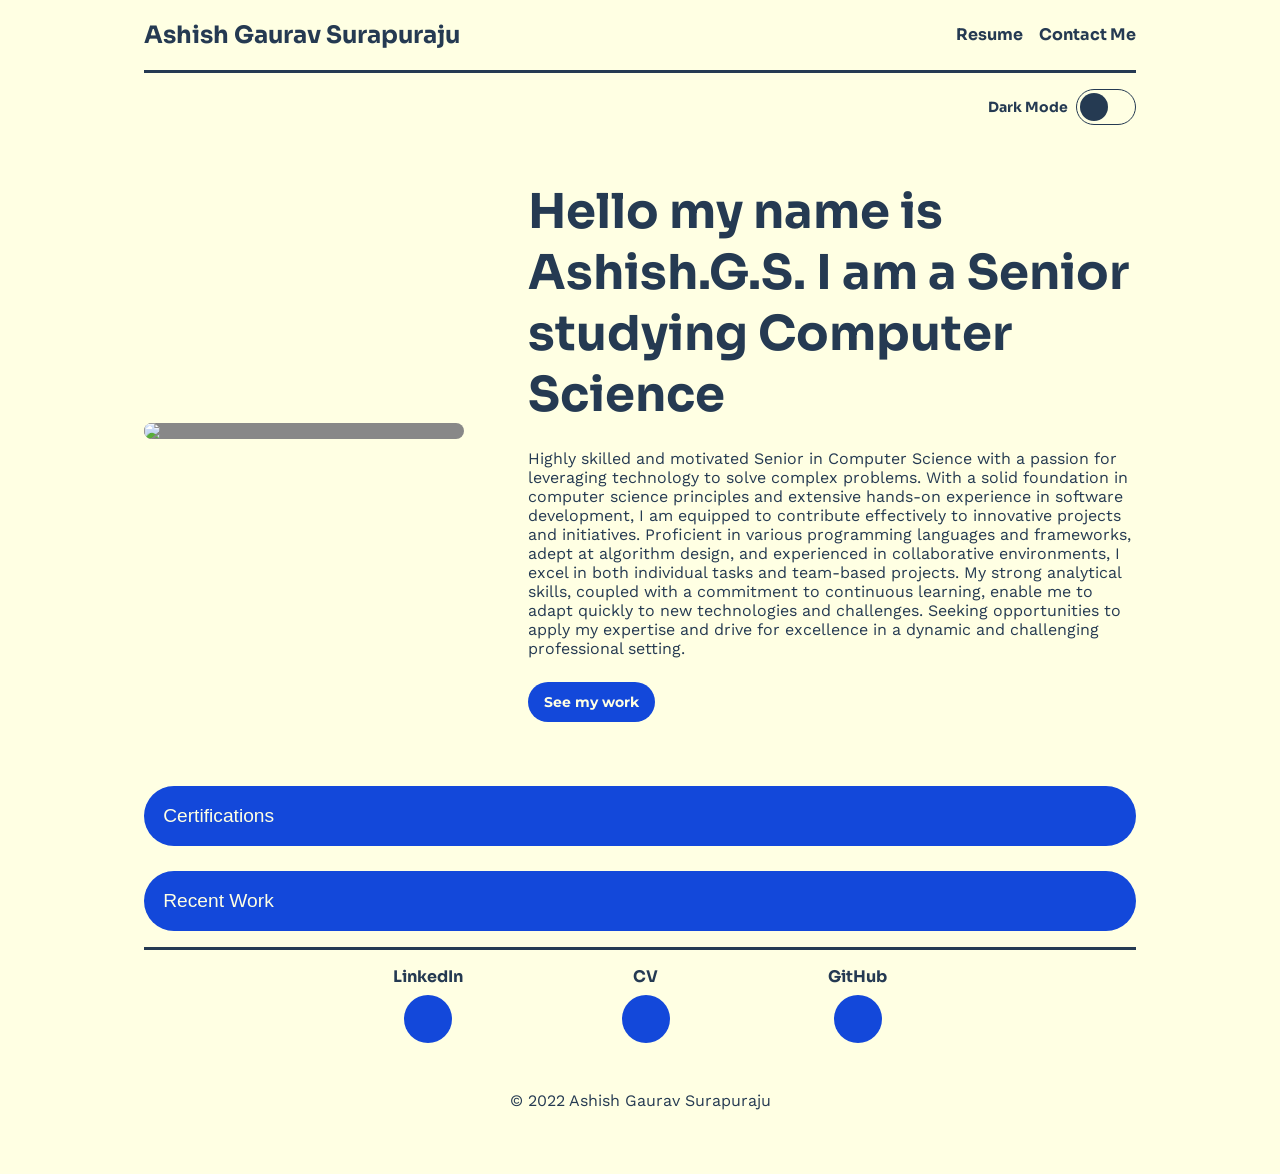
==== commit 74decabe: "final Update index.html" ====
--- a/index.html
+++ b/index.html
@@ -20,6 +20,7 @@
           <li><a href="mailto: surapurajua@gmail.com">Contact Me</a></li>
         </ul>
       </nav>
+      <hr>
       <div class="controls">
         <label class="toggle-switch">
           Dark Mode
@@ -46,8 +47,8 @@
 
    <!-- <section class = "certification"> -->
    <!--  <h2>Certifications</h2> -->
-  <section class = "dropdown">
-    <button class="dropdown-btn">Certifications <i class="fa-solid fa-chevron-down"></i></button>
+ <section class="dropdown">
+    <button class="dropdown-btn">Certifications <i class="fa-solid fa-chevron-down arrow"></i></button>
     <div class="dropdown-content">
       <div class="MOS Certification">
         <h3>MOS Certification: Microsoft Office Specialist Master Certification</h3>
@@ -74,13 +75,14 @@
       </div>
     </div>
   </section>
-    
+
+<div class="spacer"></div>
    <!-- <section class="recent-work"> -->
     
    <!--   <h2>Recent Work</h2> -->
     
-  <section class="dropdown">
-    <button class="dropdown-btn">Recent Work <i class="fa-solid fa-chevron-down"></i></button>
+<section class="dropdown">
+    <button class="dropdown-btn">Recent Work <i class="fa-solid fa-chevron-down arrow"></i></button>
     <div class="dropdown-content">
       <article>
         <div>
@@ -145,6 +147,7 @@
   </section>
 
     <footer>
+      <hr>
       <ul>
         <li>
           <a href="https://www.linkedin.com/in/ashish-gaurav-surapuraju-7310181a4" target = "_blank">
--- a/style.css
+++ b/style.css
@@ -7,8 +7,7 @@
     background: var(--background);
     max-width: 1024px;
     box-sizing: border-box;
-    transition: color 0.5s;
-    transition: background 0.5s;
+    transition: color 0.5s, background 0.5s;
   
     --dark-background: #253a52;
     --dark-primary: #FFFFE3;
@@ -21,103 +20,198 @@
     --background: var(--light-background);
     --primary: var(--light-primary);
     --link: var(--light-link);
-  }
-  
-  a {
+}
+.spacer {
+  height: 25px; /* Adjust the value as needed */
+}
+hr {
+  border: none; /* Remove default border */
+  border-top: 3px solid ; /* Add a solid border at the top of the <hr> */
+  margin: 0; /* Remove default margins */
+}
+
+
+a {
     color: var(--link);
-  }
-  
-  h1,
-  h2,
-  h3 {
+}
+
+h1, h2, h3 {
     font-family: "Sora", sans-serif;
     font-weight: 700;
-  }
-  
-  h1 {
+}
+
+h1 {
     font-size: 1.5rem;
-  }
-  
-  h2 {
+}
+
+h2 {
     font-size: 3rem;
-  }
-  
-  h3 {
+}
+
+h3 {
     font-size: 1.5rem;
-  }
-  
-  /* separator bars */
-  nav,
-  section {
-    border-block-end: 1px solid var(--primary);
-  }
-
-  .certification div {
-  margin-bottom: 20px; /* Adjust the value as needed */
-  }
-  
-  header nav {
+}
+
+/* Separator bars */
+nav, section {
+    border-block-end: none;
+}
+
+.certification div {
+    margin-bottom: 20px;
+}
+
+header nav {
     display: flex;
     justify-content: space-between;
-  }
-  
-  header nav ul {
+}
+
+header nav ul {
     padding: 0;
     display: flex;
     align-items: center;
-  }
-  
-  header nav li {
+}
+
+header nav li {
     display: inline;
     margin-inline-start: 1rem;
     font-family: "Sora", sans-serif;
     font-weight: 700;
-  }
-  
-  header nav li a {
+}
+
+header nav li a {
     text-decoration: none;
     color: var(--primary);
-  }
-  
-  /* container for dark-mode toggle */
-  header .controls {
+}
+
+/* Container for dark-mode toggle */
+header .controls {
     display: flex;
     justify-content: end;
     padding: 1rem 0;
-  }
-  
-  .bio {
+}
+
+.bio {
     display: flex;
     align-items: center;
     padding-block-end: 4rem;
-  }
-  
-  .bio .profile-img {
+}
+
+.bio .profile-img {
     margin-inline-end: 4rem;
     width: 320px;
     min-width: 320px;
     background: #888;
     border-radius: 160px;
-  }
-  
-  @media (max-width: 1024px) {
+}
+
+@media (max-width: 1024px) {
     .bio {
-      flex-direction: column;
+        flex-direction: column;
     }
     .bio .profile-img {
-      margin-inline-end: 0;
-    }
-  }
-  
-  .bio h2 {
+        margin-inline-end: 0;
+    }
+}
+
+.bio h2 {
     margin-block-end: 0;
-  }
-  
-  .bio p {
+}
+
+.bio p {
     margin: 1.5rem 0;
-  }
-  
-  a.btn {
+}
+
+.recent-work {
+    padding-block-end: 3rem;
+}
+
+article {
+    display: flex;
+    padding: 3rem 0;
+}
+
+article strong {
+    font-style: italic;
+    font-weight: 600;
+}
+
+article h3 {
+    margin-block-start: 0;
+}
+
+article a {
+    font-weight: 700;
+    padding: 2rem 0;
+}
+
+article li {
+    margin-block-end: 0.5rem;
+}
+
+article .article-img {
+    width: 512px;
+    min-width: 512px;
+    margin-inline-start: 4rem;
+}
+
+@media (max-width: 1024px) {
+    article {
+        flex-direction: column;
+    }
+    article .article-img {
+        width: 100%;
+        min-width: 100%;
+        margin-inline-start: 0;
+        margin-block-start: 2rem;
+    }
+}
+
+footer {
+    padding: 1rem 0;
+    text-align: center;
+}
+
+footer ul {
+    padding: 0;
+    width: 100%;
+    display: flex;
+    justify-content: center;
+}
+
+footer ul li {
+    display: inline;
+    margin: 0 8%;
+}
+
+footer a {
+    display: inline-flex;
+    flex-direction: column;
+    color: var(--primary);
+    text-decoration: none;
+    font-family: "Sora", sans-serif;
+    font-weight: 700;
+    align-items: center;
+}
+
+footer .copywright {
+    margin: 3rem 0;
+}
+
+footer .link-icon {
+    margin-block-start: 0.5rem;
+    background: var(--link);
+    color: var(--background);
+    width: 3rem;
+    height: 3rem;
+    border-radius: 1.5rem;
+    display: flex;
+    justify-content: center;
+    align-items: center;
+    font-size: 1.5rem;
+}
+
+a.btn {
     display: inline-flex;
     align-items: center;
     background: var(--link);
@@ -129,94 +223,82 @@
     font-family: "Montserrat", sans-serif;
     font-weight: 700;
     font-size: 0.875rem;
-  }
-  
-  .recent-work {
-    padding-block-end: 3rem;
-  }
-  
-  article {
-    display: flex;
-    padding: 3rem 0;
-  }
-  
-  article strong {
-    font-style: italic;
-    font-weight: 600;
-  }
-  
-  article h3 {
-    margin-block-start: 0;
-  }
-  
-  article a {
-    font-weight: 700;
-    padding: 2rem 0;
-  }
-  
-  article li {
-    margin-block-end: 0.5rem;
-  }
-  
-  article .article-img {
-    width: 512px;
-    min-width: 512px;
-    margin-inline-start: 4rem;
-  }
-  
-  @media (max-width: 1024px) {
-    article {
-      flex-direction: column;
-    }
-    article .article-img {
-      width: 100%;
-      min-width: 100%;
-      margin-inline-start: 0;
-      margin-block-start: 2rem;
-    }
-  }
-  
-  footer {
-    padding: 1rem 0;
-    text-align: center;
-  }
-  
-  footer ul {
-    padding: 0;
-    width: 100%;
-    display: flex;
-    justify-content: center;
-  }
-  
-  footer ul li {
-    display: inline;
-    margin: 0 8%;
-  }
-  
-  footer a {
-    display: inline-flex;
-    flex-direction: column;
-    color: var(--primary);
-    text-decoration: none;
-    font-family: "Sora", sans-serif;
-    font-weight: 700;
-    align-items: center;
-  }
-  
-  footer .copywright {
-    margin: 3rem 0;
-  }
-  
-  footer .link-icon {
-    margin-block-start: 0.5rem;
+}
+
+/* Dropdown styles */
+.dropdown-btn {
+    display: flex;
+    justify-content: space-between;
+    align-items: center;
+    padding: 1em;
+    font-size: 1.2em;
     background: var(--link);
     color: var(--background);
-    width: 3rem;
-    height: 3rem;
-    border-radius: 1.5rem;
-    display: flex;
-    justify-content: center;
-    align-items: center;
-    font-size: 1.5rem;
-  }
-  
+    border: none;
+    cursor: pointer;
+    width: 100%;
+    text-align: left;
+    border-radius: 30px;
+    transition: background-color 0.3s;
+}
+
+.dropdown-btn:hover {
+    background-color: var(--primary);
+    color: var(--background);
+}
+
+.dropdown-btn .arrow {
+    transition: transform 0.3s ease;
+}
+
+.dropdown-btn .arrow.down {
+    transform: rotate(0deg);
+}
+
+.dropdown-btn .arrow.up {
+    transform: rotate(180deg);
+}
+
+/* Dropdown content */
+.dropdown-content {
+    display: none;
+    overflow: hidden;
+    transition: max-height 0.5s ease-out;
+    background: var(--background);
+    color: var(--primary);
+    border-radius: 5px;
+}
+
+.dropdown-content > div,
+.dropdown-content > article {
+    padding: 1em;
+    border-top: 1px solid var(--primary);
+}
+
+.dropdown-content > div,
+.dropdown-content > article {
+    padding: 1em;
+    margin: 1em 0;
+}
+
+.dropdown-content.show {
+    display: block;
+    max-height: 1000px;
+    overflow-y: auto;
+    animation: slideDown 0.5s ease-out forwards;
+}
+
+@keyframes slideDown {
+    from {
+        max-height: 0;
+    }
+    to {
+        max-height: 1000px;
+    }
+}
+
+/* Add space between certification and recent work sections */
+.certifications,
+.recent-work {
+    margin-bottom: 2em;
+}
